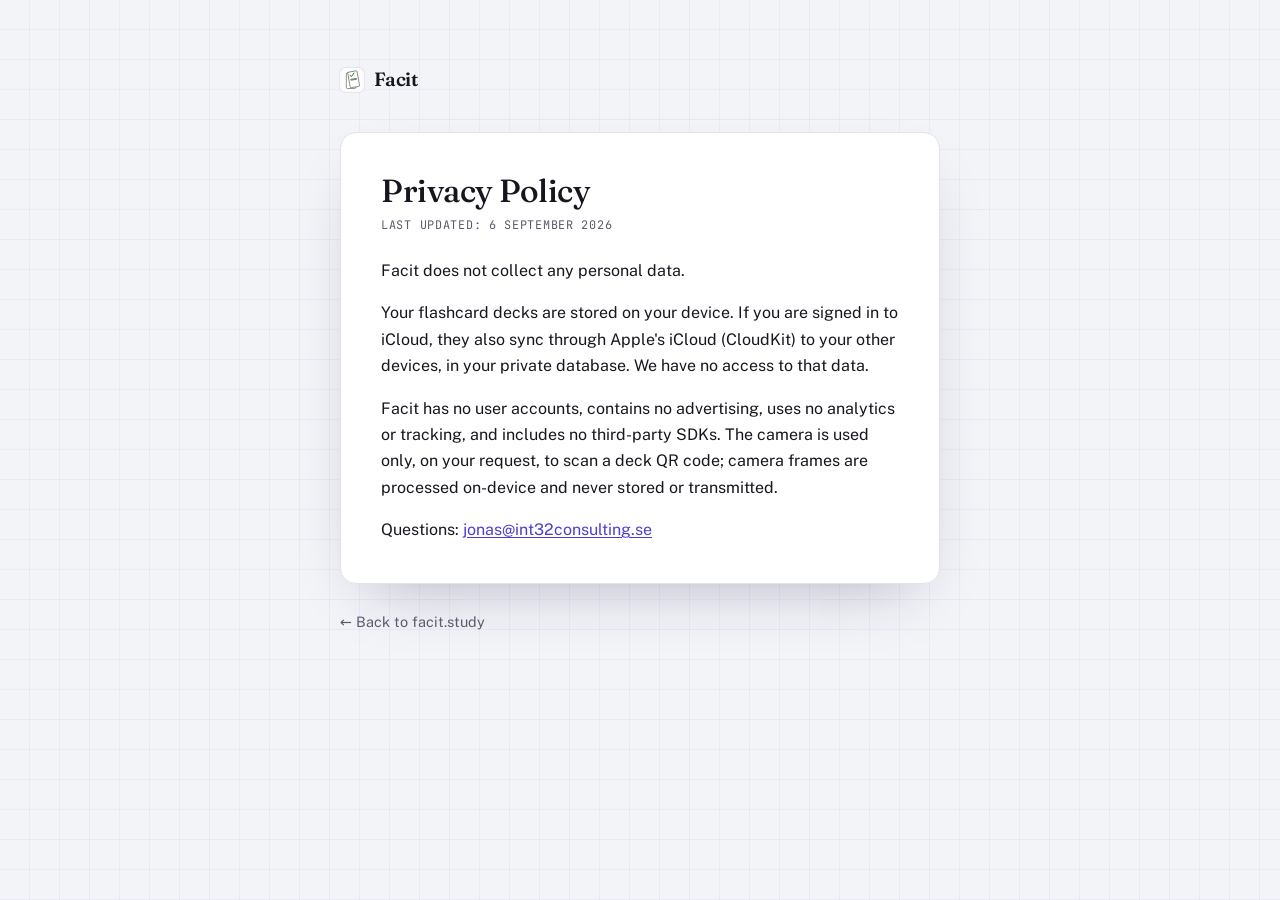
==== privacy/index.html @ 9b2dc26b "Add privacy policy page at /privacy Required for App Store Connect submission. Styled to match the l" ====
<!DOCTYPE html>
<html lang="en">
<head>
  <meta charset="UTF-8">
  <meta name="viewport" content="width=device-width,initial-scale=1">
  <title>Privacy Policy — Facit</title>
  <meta name="description" content="Facit's privacy policy. Facit collects no personal data.">
  <link rel="icon" type="image/svg+xml" href="/favicon.svg">
  <link rel="apple-touch-icon" href="/favicon.svg">
  <link rel="preconnect" href="https://fonts.googleapis.com">
  <link rel="preconnect" href="https://fonts.gstatic.com" crossorigin>
  <link rel="stylesheet" href="https://fonts.googleapis.com/css2?family=Fraunces:opsz,wght@9..144,400;9..144,500&family=JetBrains+Mono:wght@400;500&family=Public+Sans:wght@400;500;600;700&display=swap">
  <style>
    :root{
      --paper:#F3F4F8;
      --surface:#FFFFFF;
      --ink:#17161F;
      --muted:#5C5B6E;
      --rule:#E3E3EC;
      --grid:rgba(75,63,207,.055);
      --violet:#4B3FCF;
      --shadow:0 26px 60px -30px rgba(30,27,75,.34);
    }
    :root:not([data-theme="light"]){
      @media (prefers-color-scheme: dark){
        --paper:#100F17;
        --surface:#17161F;
        --ink:#ECEBF4;
        --muted:#9B99AE;
        --rule:#2B2A38;
        --grid:rgba(255,255,255,.035);
        --violet:#8B81F3;
        --shadow:0 26px 60px -30px rgba(0,0,0,.62);
      }
    }
    :root[data-theme="dark"]{
      --paper:#100F17;
      --surface:#17161F;
      --ink:#ECEBF4;
      --muted:#9B99AE;
      --rule:#2B2A38;
      --grid:rgba(255,255,255,.035);
      --violet:#8B81F3;
      --shadow:0 26px 60px -30px rgba(0,0,0,.62);
    }

    *{box-sizing:border-box}
    html{-webkit-text-size-adjust:100%}
    body{
      margin:0;
      font-family:"Public Sans", system-ui, -apple-system, "Segoe UI", Roboto, sans-serif;
      font-size:16px;
      line-height:1.65;
      color:var(--ink);
      background-color:var(--paper);
      background-image:
        linear-gradient(var(--grid) 1px, transparent 1px),
        linear-gradient(90deg, var(--grid) 1px, transparent 1px);
      background-size:30px 30px;
      background-position:-1px -1px;
    }
    ::selection{background:var(--violet);color:#fff}

    .wrap{max-width:680px;margin:0 auto;padding:clamp(28px,6vw,64px) clamp(20px,5vw,40px)}

    .brand{display:inline-flex;align-items:center;gap:10px;text-decoration:none;color:inherit;font-family:"Fraunces",Georgia,serif;font-weight:600;font-size:1.2rem;letter-spacing:-.01em}
    .brand img{width:24px;height:24px;border-radius:6px;box-shadow:0 0 0 1px var(--rule)}

    .card{
      margin-top:clamp(20px,4vw,32px);
      background:var(--surface);
      border:1px solid var(--rule);
      border-radius:16px;
      padding:clamp(22px,5vw,40px);
      box-shadow:var(--shadow);
    }

    h1{font-family:"Fraunces",Georgia,"Times New Roman",serif;font-weight:500;font-size:clamp(1.8rem,1.3rem+1.6vw,2.4rem);line-height:1.1;letter-spacing:-.015em;margin:0}
    .updated{margin-top:8px;font-family:"JetBrains Mono",ui-monospace,Menlo,monospace;font-size:.74rem;letter-spacing:.06em;text-transform:uppercase;color:var(--muted)}

    .prose{margin-top:22px}
    .prose p{margin:0 0 1rem}
    .prose p:last-child{margin-bottom:0}
    .prose a{color:var(--violet);text-decoration:underline;text-underline-offset:2px}

    .back{display:inline-block;margin-top:26px;font-size:.9rem;color:var(--muted);text-decoration:none}
    .back:hover{color:var(--ink)}

    a:focus-visible{outline:2px solid var(--violet);outline-offset:2px;border-radius:6px}
  </style>
</head>
<body>
  <div class="wrap">
    <a class="brand" href="/"><img src="/favicon.svg" alt="" width="24" height="24">Facit</a>

    <div class="card">
      <h1>Privacy Policy</h1>
      <p class="updated">Last updated: 6 September 2026</p>

      <div class="prose">
        <p>Facit does not collect any personal data.</p>

        <p>Your flashcard decks are stored on your device. If you are signed in to
        iCloud, they also sync through Apple's iCloud (CloudKit) to your other
        devices, in your private database. We have no access to that data.</p>

        <p>Facit has no user accounts, contains no advertising, uses no analytics
        or tracking, and includes no third-party SDKs. The camera is used only, on
        your request, to scan a deck QR code; camera frames are processed
        on-device and never stored or transmitted.</p>

        <p>Questions: <a href="mailto:jonas@int32consulting.se">jonas@int32consulting.se</a></p>
      </div>
    </div>

    <a class="back" href="/">&larr; Back to facit.study</a>
  </div>
</body>
</html>
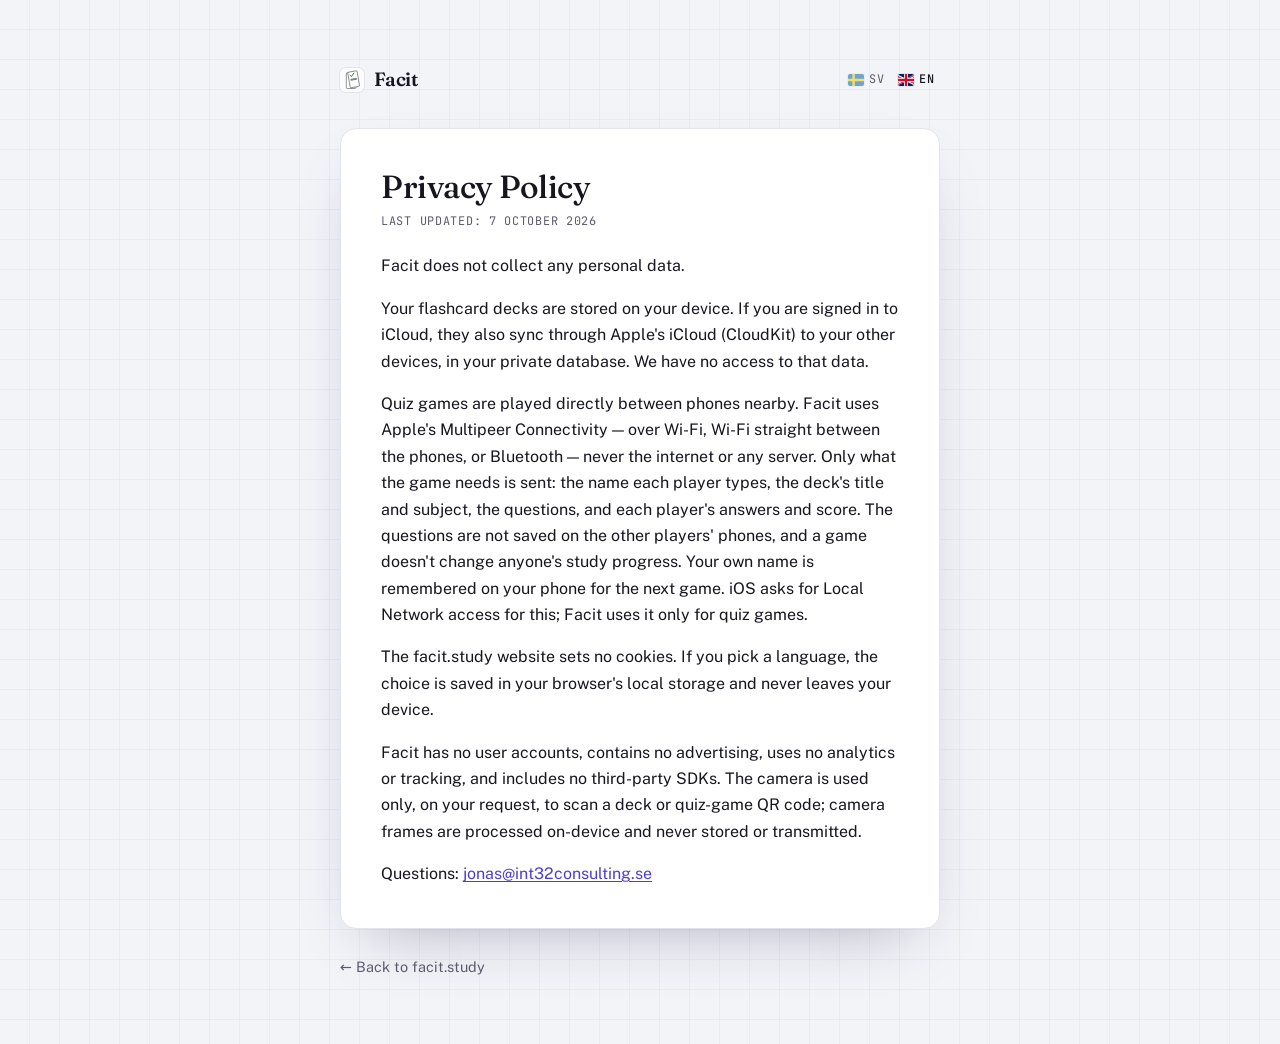
==== commit 56e9ee2e: "Privacy: Quiz games between phones - How quiz games connect (Apple's Multipeer Connectivity over Wi-" ====
--- a/privacy/index.html
+++ b/privacy/index.html
@@ -3,10 +3,22 @@
 <head>
   <meta charset="UTF-8">
   <meta name="viewport" content="width=device-width,initial-scale=1">
+  <script>
+    // Swedish browsers (or anyone who picked Svenska) go to /sv/ — an explicit choice always wins
+    try {
+      const pref = localStorage.getItem('lang');
+      const sv = pref === 'sv' || (!pref && (navigator.languages || [navigator.language]).some(l => /^sv\b/i.test(l)));
+      if (sv && location.protocol.startsWith('http')) location.replace('/sv' + location.pathname + location.search + location.hash);
+    } catch (e) { }
+  </script>
   <title>Privacy Policy — Facit</title>
   <meta name="description" content="Facit's privacy policy. Facit collects no personal data.">
   <link rel="icon" type="image/svg+xml" href="/favicon.svg">
   <link rel="apple-touch-icon" href="/favicon.svg">
+  <link rel="alternate" hreflang="en" href="https://facit.study/privacy/">
+  <link rel="alternate" hreflang="sv" href="https://facit.study/sv/privacy/">
+  <link rel="alternate" hreflang="x-default" href="https://facit.study/privacy/">
+  <script src="/assets/lang.js" defer></script>
   <link rel="preconnect" href="https://fonts.googleapis.com">
   <link rel="preconnect" href="https://fonts.gstatic.com" crossorigin>
   <link rel="stylesheet" href="https://fonts.googleapis.com/css2?family=Fraunces:opsz,wght@9..144,400;9..144,500&family=JetBrains+Mono:wght@400;500&family=Public+Sans:wght@400;500;600;700&display=swap">
@@ -63,6 +75,16 @@
 
     .wrap{max-width:680px;margin:0 auto;padding:clamp(28px,6vw,64px) clamp(20px,5vw,40px)}
 
+    .top{display:flex;align-items:center;justify-content:space-between;gap:16px}
+    .lang{display:flex;gap:2px;font-family:"JetBrains Mono",ui-monospace,Menlo,monospace;font-size:.74rem;letter-spacing:.04em}
+    .lang a{padding:4px 6px;border-radius:6px;color:var(--muted);text-decoration:none}
+    .lang a:hover{color:var(--ink)}
+    .lang a[aria-current]{color:var(--ink);font-weight:500}
+    .lang a{display:inline-flex;align-items:center;gap:5px}
+    .lang svg{width:16px;height:12px;flex:none;border-radius:2px;box-shadow:0 0 0 1px var(--rule)}
+    .lang a:not([aria-current]) svg{opacity:.55}
+    .lang a:hover svg{opacity:1}
+    @media (max-width:400px){.lang .code{position:absolute;width:1px;height:1px;overflow:hidden;clip-path:inset(50%);white-space:nowrap}.lang{gap:6px}}
     .brand{display:inline-flex;align-items:center;gap:10px;text-decoration:none;color:inherit;font-family:"Fraunces",Georgia,serif;font-weight:600;font-size:1.2rem;letter-spacing:-.01em}
     .brand img{width:24px;height:24px;border-radius:6px;box-shadow:0 0 0 1px var(--rule)}
 
@@ -91,11 +113,17 @@
 </head>
 <body>
   <div class="wrap">
-    <a class="brand" href="/"><img src="/favicon.svg" alt="" width="24" height="24">Facit</a>
+    <div class="top">
+      <a class="brand" href="/"><img src="/favicon.svg" alt="" width="24" height="24">Facit</a>
+      <nav class="lang" aria-label="Language">
+        <a href="/sv/privacy/" hreflang="sv" lang="sv" data-lang="sv"><svg viewBox="0 0 16 10" preserveAspectRatio="xMidYMid slice" aria-hidden="true"><rect width="16" height="10" fill="#006AA7"/><rect x="5" width="2" height="10" fill="#FECC00"/><rect y="4" width="16" height="2" fill="#FECC00"/></svg><span class="code">SV</span></a>
+        <a href="/privacy/" hreflang="en" data-lang="en" aria-current="page"><svg viewBox="0 0 60 30" preserveAspectRatio="xMidYMid slice" aria-hidden="true"><clipPath id="flag-gb"><path d="M30,15h30v15zv15h-30zh-30v-15zv-15h30z"/></clipPath><path d="M0,0v30h60v-30z" fill="#012169"/><path d="M0,0L60,30M60,0L0,30" stroke="#fff" stroke-width="6"/><path d="M0,0L60,30M60,0L0,30" clip-path="url(#flag-gb)" stroke="#C8102E" stroke-width="4"/><path d="M30,0v30M0,15h60" stroke="#fff" stroke-width="10"/><path d="M30,0v30M0,15h60" stroke="#C8102E" stroke-width="6"/></svg><span class="code">EN</span></a>
+      </nav>
+    </div>
 
     <div class="card">
       <h1>Privacy Policy</h1>
-      <p class="updated">Last updated: 6 September 2026</p>
+      <p class="updated">Last updated: 7 October 2026</p>
 
       <div class="prose">
         <p>Facit does not collect any personal data.</p>
@@ -104,9 +132,23 @@
         iCloud, they also sync through Apple's iCloud (CloudKit) to your other
         devices, in your private database. We have no access to that data.</p>
 
+        <p>Quiz games are played directly between phones nearby. Facit uses
+        Apple's Multipeer Connectivity — over Wi-Fi, Wi-Fi straight between the
+        phones, or Bluetooth — never the internet or any server. Only what the game
+        needs is sent: the name each player types, the deck's title and subject,
+        the questions, and each player's answers and score. The questions are not
+        saved on the other players' phones, and a game doesn't change anyone's
+        study progress. Your own name is remembered on your phone for the next
+        game. iOS asks for Local Network access for this; Facit uses it only for
+        quiz games.</p>
+
+        <p>The facit.study website sets no cookies. If you pick a language, the
+        choice is saved in your browser's local storage and never leaves your
+        device.</p>
+
         <p>Facit has no user accounts, contains no advertising, uses no analytics
         or tracking, and includes no third-party SDKs. The camera is used only, on
-        your request, to scan a deck QR code; camera frames are processed
+        your request, to scan a deck or quiz-game QR code; camera frames are processed
         on-device and never stored or transmitted.</p>
 
         <p>Questions: <a href="mailto:jonas@int32consulting.se">jonas@int32consulting.se</a></p>
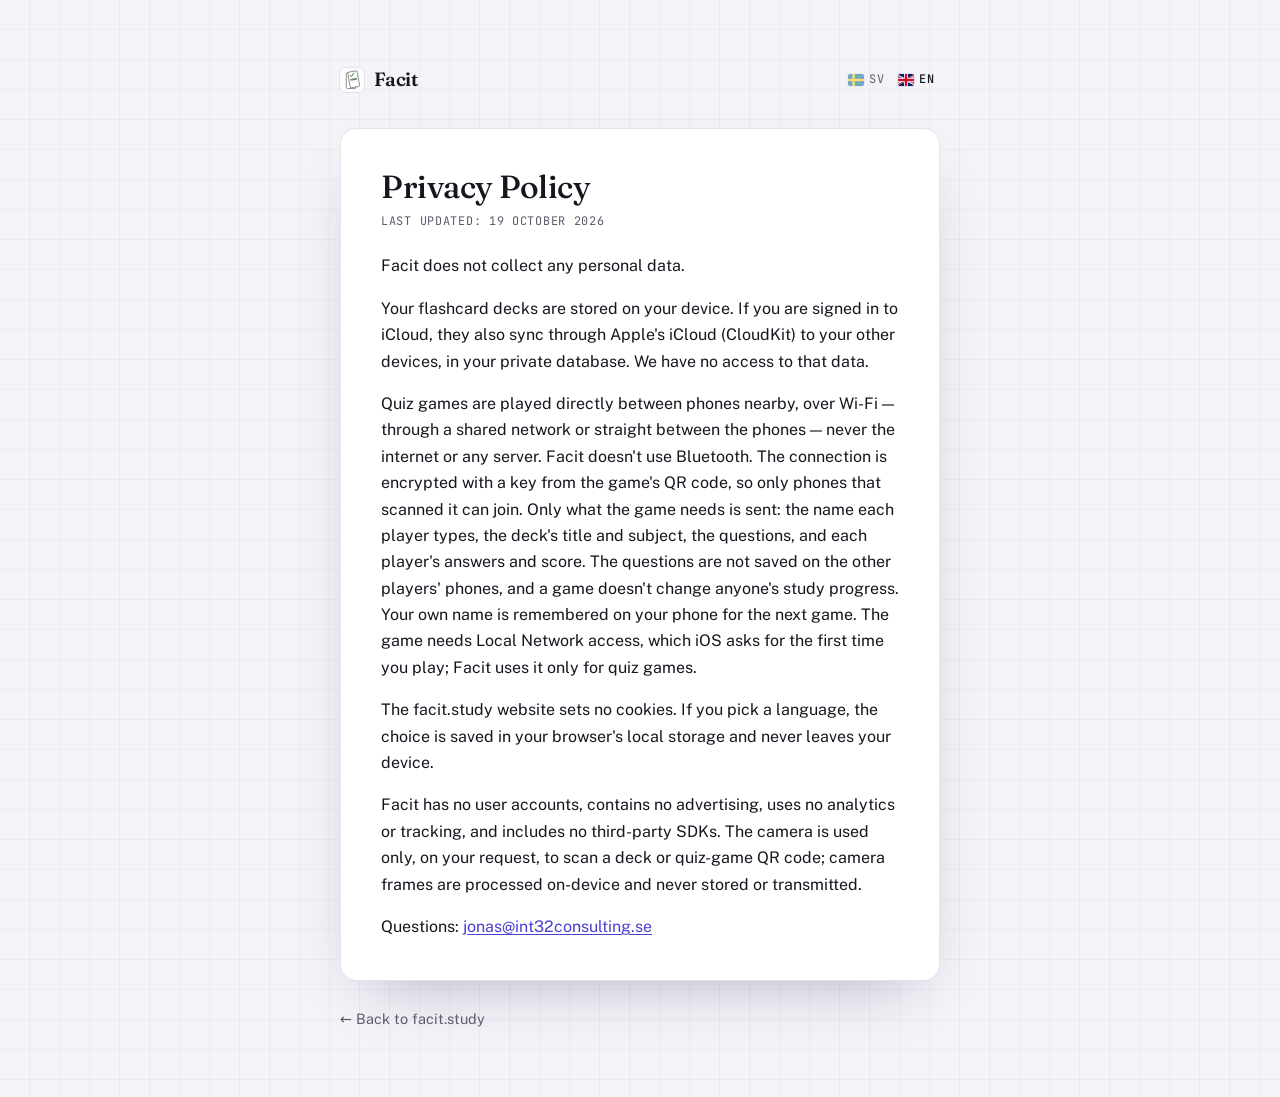
==== commit 43cf9090: "Privacy: quiz games over Wi-Fi only, encrypted with the QR key Co-Authored-By: Claude Opus 5.5 <nore" ====
--- a/privacy/index.html
+++ b/privacy/index.html
@@ -123,7 +123,7 @@
 
     <div class="card">
       <h1>Privacy Policy</h1>
-      <p class="updated">Last updated: 7 October 2026</p>
+      <p class="updated">Last updated: 19 October 2026</p>
 
       <div class="prose">
         <p>Facit does not collect any personal data.</p>
@@ -132,15 +132,16 @@
         iCloud, they also sync through Apple's iCloud (CloudKit) to your other
         devices, in your private database. We have no access to that data.</p>
 
-        <p>Quiz games are played directly between phones nearby. Facit uses
-        Apple's Multipeer Connectivity — over Wi-Fi, Wi-Fi straight between the
-        phones, or Bluetooth — never the internet or any server. Only what the game
-        needs is sent: the name each player types, the deck's title and subject,
-        the questions, and each player's answers and score. The questions are not
-        saved on the other players' phones, and a game doesn't change anyone's
-        study progress. Your own name is remembered on your phone for the next
-        game. iOS asks for Local Network access for this; Facit uses it only for
-        quiz games.</p>
+        <p>Quiz games are played directly between phones nearby, over Wi-Fi —
+        through a shared network or straight between the phones — never the
+        internet or any server. Facit doesn't use Bluetooth. The connection is
+        encrypted with a key from the game's QR code, so only phones that scanned
+        it can join. Only what the game needs is sent: the name each player types,
+        the deck's title and subject, the questions, and each player's answers and
+        score. The questions are not saved on the other players' phones, and a game
+        doesn't change anyone's study progress. Your own name is remembered on your
+        phone for the next game. The game needs Local Network access, which iOS
+        asks for the first time you play; Facit uses it only for quiz games.</p>
 
         <p>The facit.study website sets no cookies. If you pick a language, the
         choice is saved in your browser's local storage and never leaves your
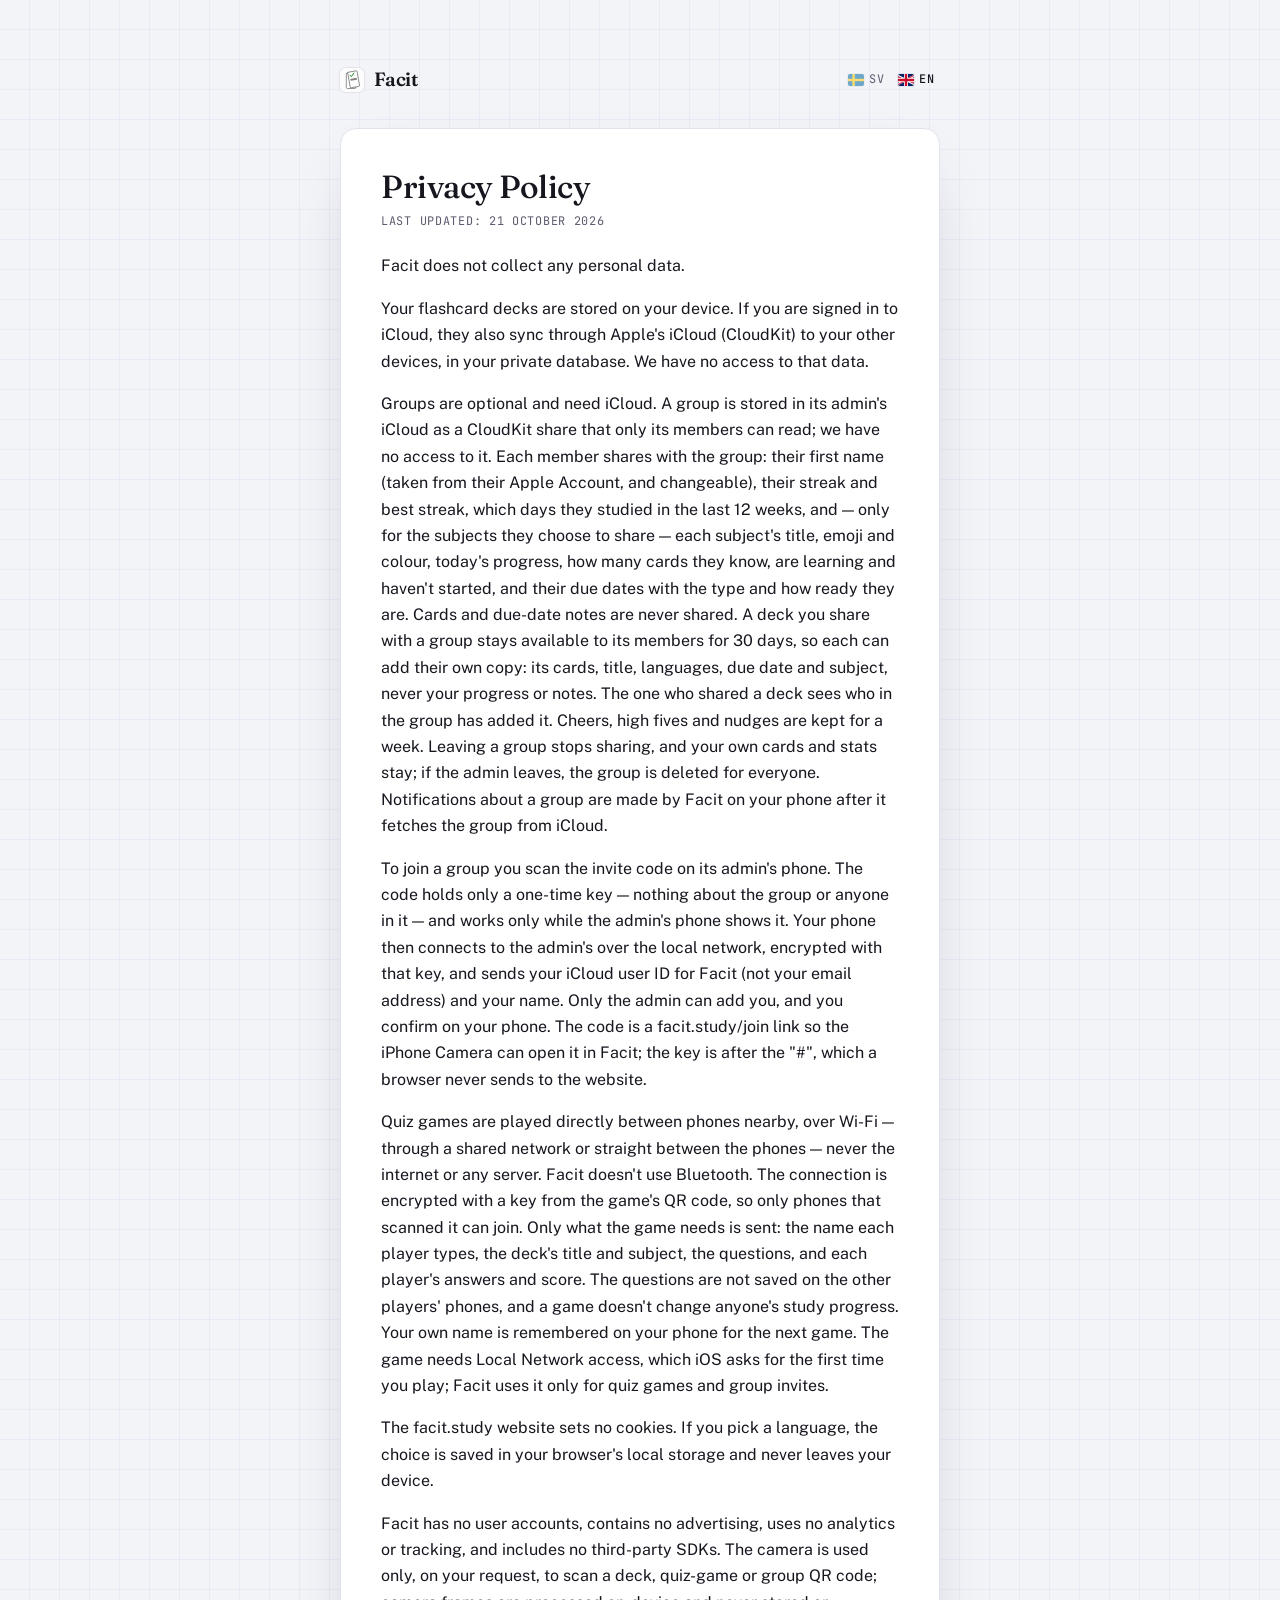
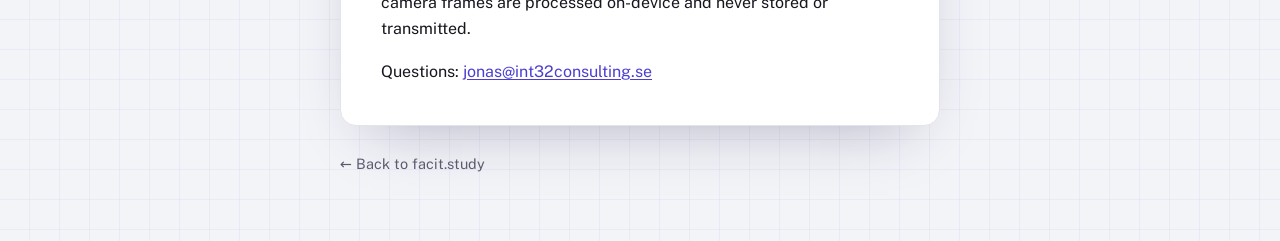
==== commit 674a08ad: "Groups on the site, "Paste from AI" and "quiz cards" wording, privacy for groups The landing page ge" ====
--- a/privacy/index.html
+++ b/privacy/index.html
@@ -123,7 +123,7 @@
 
     <div class="card">
       <h1>Privacy Policy</h1>
-      <p class="updated">Last updated: 19 October 2026</p>
+      <p class="updated">Last updated: 21 October 2026</p>
 
       <div class="prose">
         <p>Facit does not collect any personal data.</p>
@@ -131,6 +131,32 @@
         <p>Your flashcard decks are stored on your device. If you are signed in to
         iCloud, they also sync through Apple's iCloud (CloudKit) to your other
         devices, in your private database. We have no access to that data.</p>
+
+        <p>Groups are optional and need iCloud. A group is stored in its admin's
+        iCloud as a CloudKit share that only its members can read; we have no
+        access to it. Each member shares with the group: their first name (taken
+        from their Apple Account, and changeable), their streak and best streak,
+        which days they studied in the last 12 weeks, and — only for the subjects
+        they choose to share — each subject's title, emoji and colour, today's
+        progress, how many cards they know, are learning and haven't started, and
+        their due dates with the type and how ready they are. Cards and due-date
+        notes are never shared. A deck you share with a group stays available to
+        its members for 30 days, so each can add their own copy: its cards, title,
+        languages, due date and subject, never your progress or notes. The one
+        who shared a deck sees who in the group has added it. Cheers,
+        high fives and nudges are kept for a week. Leaving a group stops sharing,
+        and your own cards and stats stay; if the admin leaves, the group is
+        deleted for everyone. Notifications about a group are made by Facit on
+        your phone after it fetches the group from iCloud.</p>
+
+        <p>To join a group you scan the invite code on its admin's phone. The code
+        holds only a one-time key — nothing about the group or anyone in it — and
+        works only while the admin's phone shows it. Your phone then connects to
+        the admin's over the local network, encrypted with that key, and sends your
+        iCloud user ID for Facit (not your email address) and your name. Only the
+        admin can add you, and you confirm on your phone. The code is a
+        facit.study/join link so the iPhone Camera can open it in Facit; the key is
+        after the "#", which a browser never sends to the website.</p>
 
         <p>Quiz games are played directly between phones nearby, over Wi-Fi —
         through a shared network or straight between the phones — never the
@@ -141,7 +167,8 @@
         score. The questions are not saved on the other players' phones, and a game
         doesn't change anyone's study progress. Your own name is remembered on your
         phone for the next game. The game needs Local Network access, which iOS
-        asks for the first time you play; Facit uses it only for quiz games.</p>
+        asks for the first time you play; Facit uses it only for quiz games and
+        group invites.</p>
 
         <p>The facit.study website sets no cookies. If you pick a language, the
         choice is saved in your browser's local storage and never leaves your
@@ -149,7 +176,7 @@
 
         <p>Facit has no user accounts, contains no advertising, uses no analytics
         or tracking, and includes no third-party SDKs. The camera is used only, on
-        your request, to scan a deck or quiz-game QR code; camera frames are processed
+        your request, to scan a deck, quiz-game or group QR code; camera frames are processed
         on-device and never stored or transmitted.</p>
 
         <p>Questions: <a href="mailto:jonas@int32consulting.se">jonas@int32consulting.se</a></p>
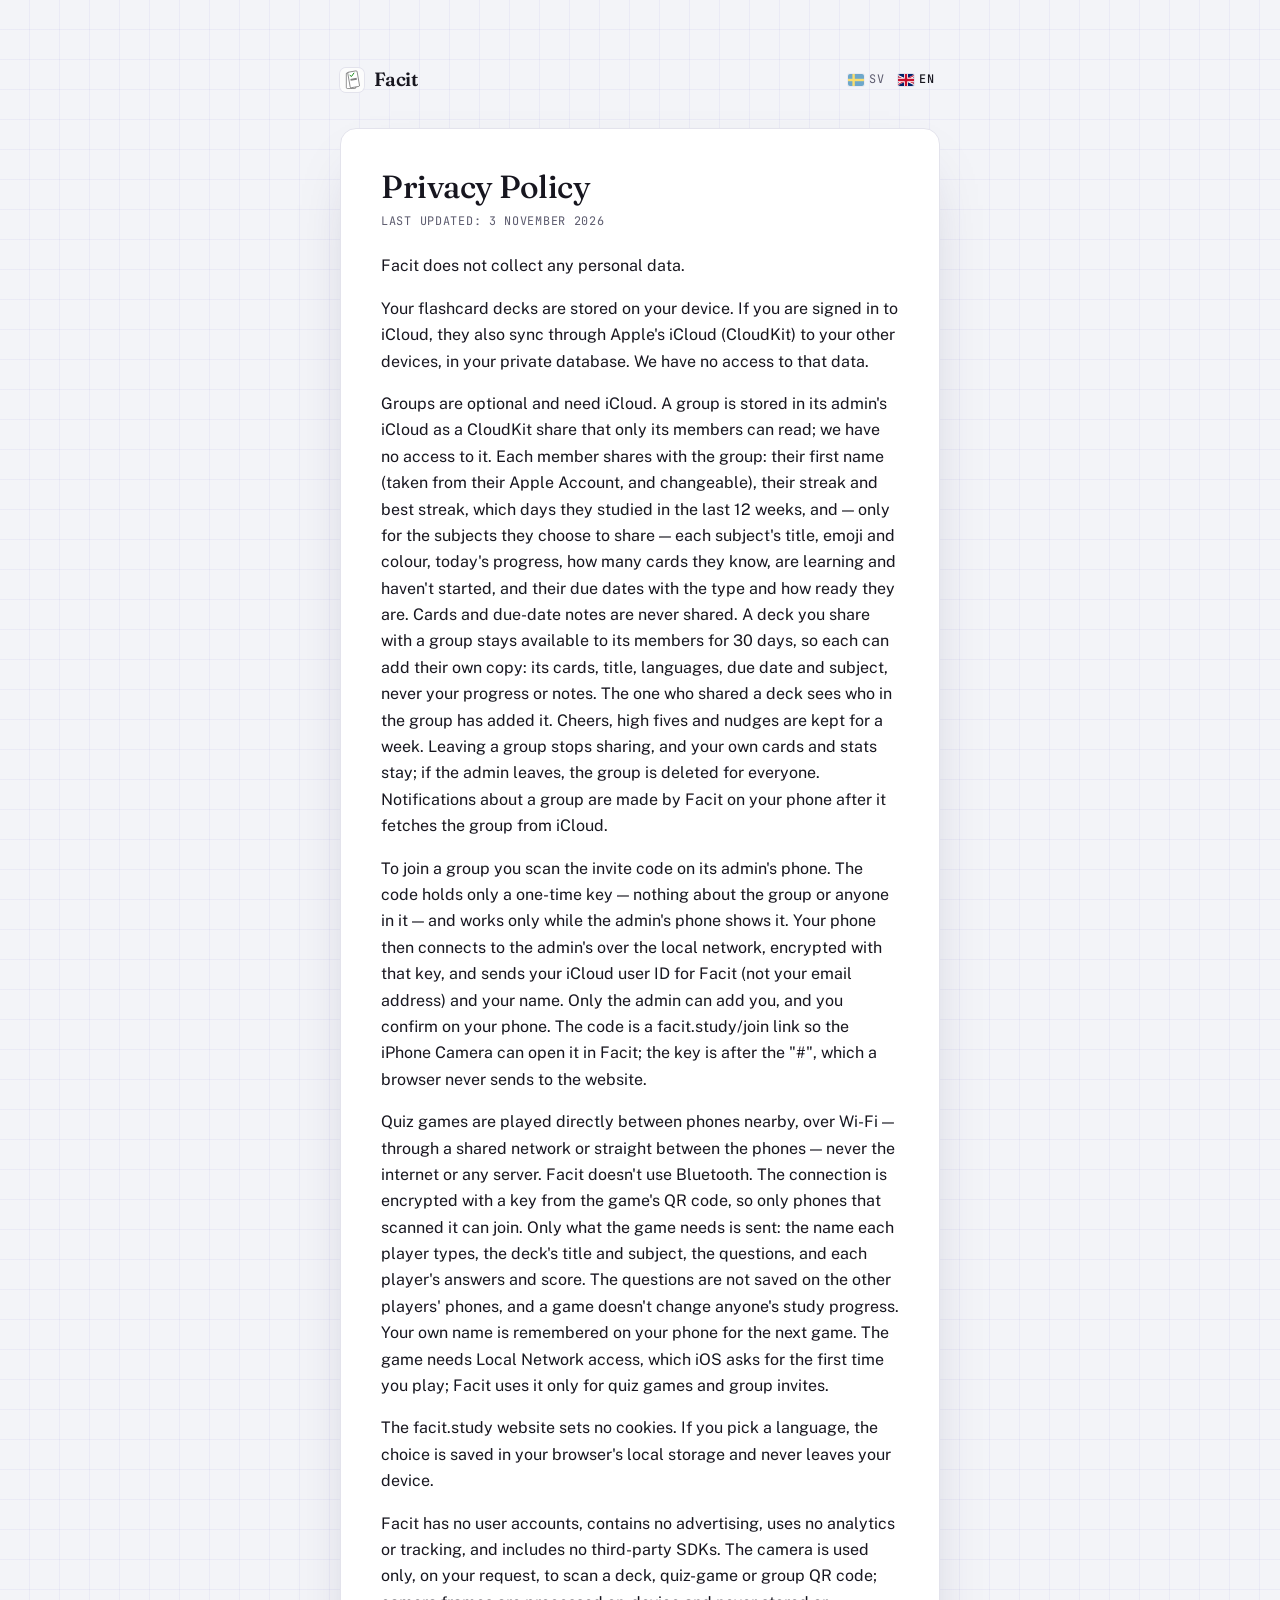
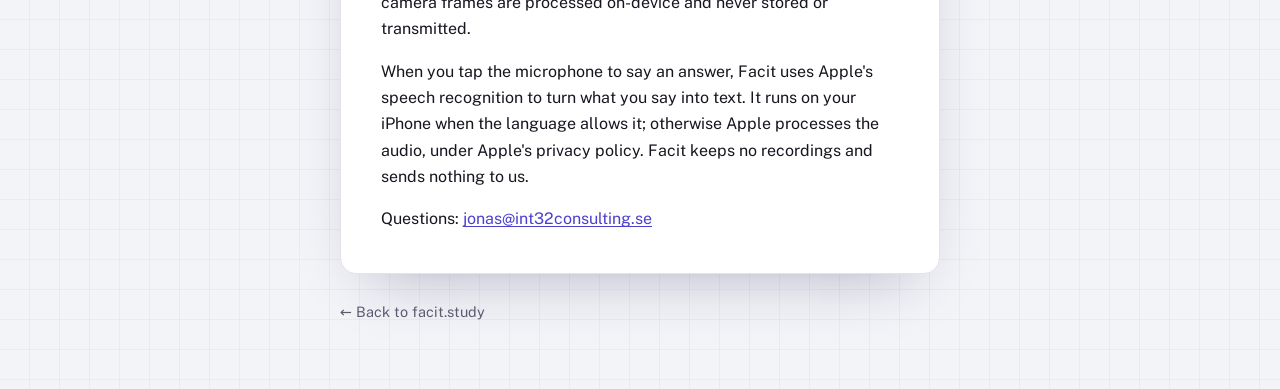
==== commit 6de5259c: "The privacy policy says how Facit uses speech recognition when you say an answer, in English and Swe" ====
--- a/privacy/index.html
+++ b/privacy/index.html
@@ -123,7 +123,7 @@
 
     <div class="card">
       <h1>Privacy Policy</h1>
-      <p class="updated">Last updated: 21 October 2026</p>
+      <p class="updated">Last updated: 3 November 2026</p>
 
       <div class="prose">
         <p>Facit does not collect any personal data.</p>
@@ -179,6 +179,11 @@
         your request, to scan a deck, quiz-game or group QR code; camera frames are processed
         on-device and never stored or transmitted.</p>
 
+        <p>When you tap the microphone to say an answer, Facit uses Apple's speech
+        recognition to turn what you say into text. It runs on your iPhone when the
+        language allows it; otherwise Apple processes the audio, under Apple's
+        privacy policy. Facit keeps no recordings and sends nothing to us.</p>
+
         <p>Questions: <a href="mailto:jonas@int32consulting.se">jonas@int32consulting.se</a></p>
       </div>
     </div>
